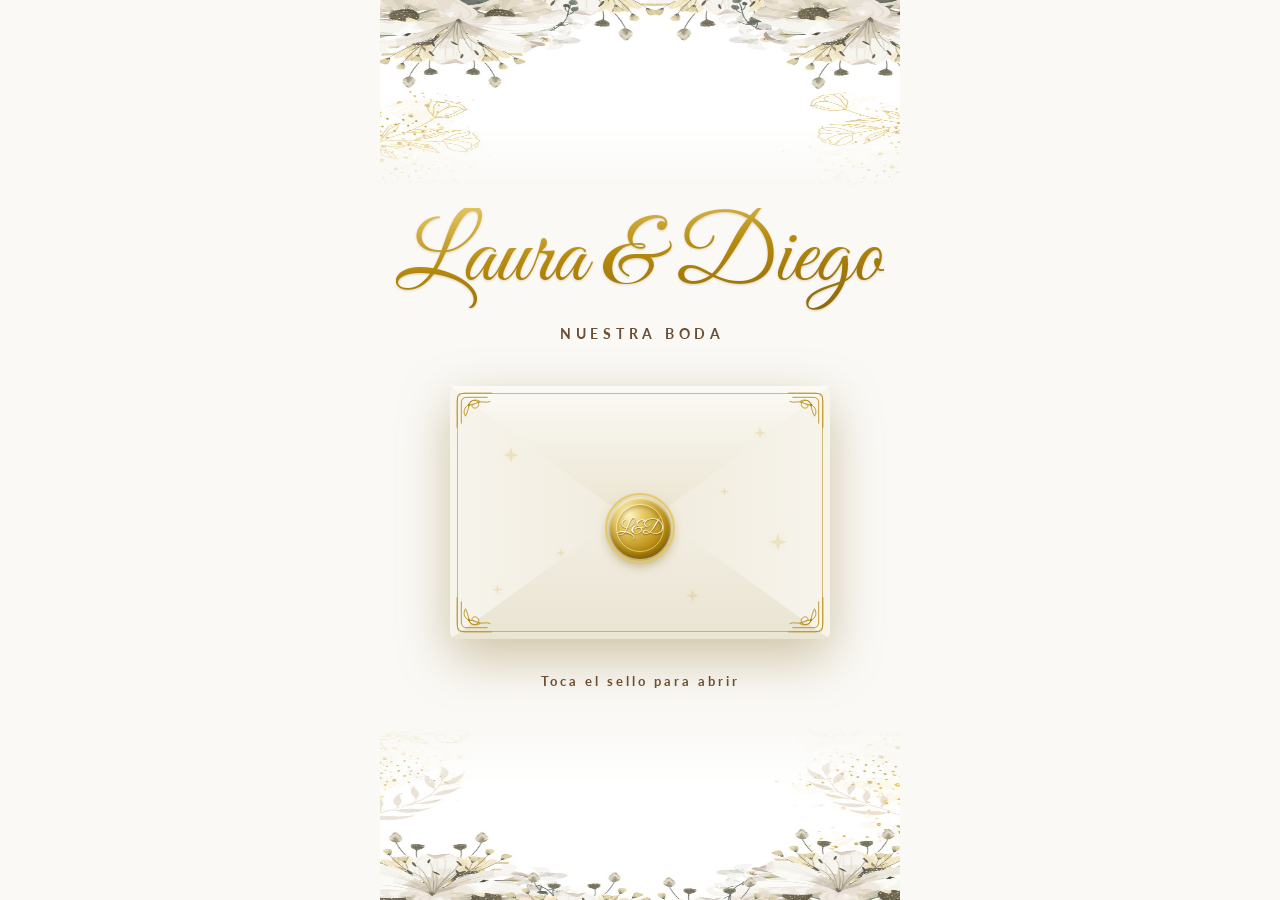
==== index.html @ d2a12e74 "Update index.html" ====
<!DOCTYPE html>
<html lang="es">
<head>
<meta charset="UTF-8">
<meta name="viewport" content="width=device-width, initial-scale=1.0">
<title>NUESTRA BODA - LAURA &amp; DIEGO</title>
<link rel="stylesheet" href="styles.css?v=68">
<link href="https://fonts.googleapis.com/css2?family=Allura&family=Cormorant+Garamond:ital,wght@0,400;0,500;0,600;1,500;1,600&family=Great+Vibes&family=Lato:wght@300;400;700&family=Pinyon+Script&display=swap" rel="stylesheet">
</head>
<body>

<svg width="0" height="0" style="position:absolute" aria-hidden="true">
  <defs>
    <symbol id="orn" viewBox="0 0 80 80">
      <path d="M3 52V14Q3 3 14 3H52"/>
      <path d="M9 46V17Q9 9 17 9H46"/>
      <path d="M20 20C20 13 29 11 33 16C36 21 31 26 26 24C23 22 24 19 27 19"/>
      <path d="M20 20C13 22 11 30 15 36C17 32 19 27 20 20"/>
      <path d="M20 20C22 13 30 11 36 15C32 17 27 19 20 20"/>
      <path d="M33 16C40 14 46 18 50 15"/>
      <circle cx="20" cy="20" r="1.8" fill="#b4890c" stroke="none"/>
    </symbol>
  </defs>
</svg>

<!-- 1. BIENVENIDA + SOBRE -->
<div id="welcome-screen">
  <div class="welcome-content">
    <h1 class="neon">Laura &amp; Diego</h1>
    <p class="welcome-sub">Nuestra boda</p>
    <div id="envelope" class="envelope">
      <div class="env-back"></div>
      <div class="env-letter">
        <span class="letter-small">Nuestra boda</span>
        <span class="letter-name script">Laura &amp; Diego</span>
        <span class="letter-line"></span>
        <span class="letter-small">Te invitamos a celebrar</span>
      </div>
      <div class="env-l"></div><div class="env-r"></div><div class="env-b"></div>
      <div class="env-flap"></div>
      <div class="env-orn" aria-hidden="true">
        <svg class="orn orn-tl"><use href="#orn" width="100%" height="100%"/></svg>
        <svg class="orn orn-tr"><use href="#orn" width="100%" height="100%"/></svg>
        <svg class="orn orn-bl"><use href="#orn" width="100%" height="100%"/></svg>
        <svg class="orn orn-br"><use href="#orn" width="100%" height="100%"/></svg>
        <i class="sp s1"></i><i class="sp s2"></i><i class="sp s3"></i><i class="sp s4"></i>
        <i class="sp s5"></i><i class="sp s6"></i><i class="sp s7"></i>
      </div>
      <button id="open-btn" class="seal" aria-label="Abrir invitación"><span>L&amp;D</span></button>
    </div>
    <p class="welcome-hint">Toca el sello para abrir</p>
  </div>
</div>

<div id="yt-player"></div>

<main id="main-content" class="hidden">
  <div class="page">

  <!-- 2. PORTADA -->
  <section class="cover">
    <img src="anillos.png" alt="" class="ico-deco" style="mix-blend-mode:multiply;width:150px" aria-hidden="true">
    <p class="cover-kicker">Nuestra boda</p>
    <h2 class="script big cover-names">Laura &amp; Diego</h2>
    <div id="player" class="player">
      <input type="range" id="progress" min="0" max="100" value="0" aria-label="Progreso">
      <div class="controls">
        <button id="btn-shuffle" aria-label="Aleatorio"><svg viewBox="0 0 24 24"><path d="M16 3h5v5M4 20 21 3M21 16v5h-5M15 15l6 6M4 4l5 5"/></svg></button>
        <button id="btn-prev" aria-label="Anterior"><svg viewBox="0 0 24 24" class="fill"><path d="M6 5h2v14H6zM20 5v14L9 12z"/></svg></button>
        <button id="btn-play" class="play playing" aria-label="Reproducir / pausar">
          <svg class="i-pause fill" viewBox="0 0 24 24"><path d="M7 5h3v14H7zM14 5h3v14h-3z"/></svg>
          <svg class="i-play fill" viewBox="0 0 24 24"><path d="M8 5v14l11-7z"/></svg>
        </button>
        <button id="btn-next" aria-label="Siguiente"><svg viewBox="0 0 24 24" class="fill"><path d="M16 5h2v14h-2zM4 5l11 7L4 19z"/></svg></button>
        <button id="btn-repeat" class="on" aria-label="Repetir"><svg viewBox="0 0 24 24"><path d="M17 2l4 4-4 4M3 11V9a3 3 0 0 1 3-3h15M7 22l-4-4 4-4M21 13v2a3 3 0 0 1-3 3H3"/></svg></button>
      </div>
    </div>
    <img src="foto3.png" data-foto="3" alt="Laura y Diego" class="cover-photo">
  </section>

  <div class="respiro" aria-hidden="true"></div>

  <!-- 3. TEXTO + FOTOS -->
  <section class="story-section">
    <p class="story-text">Porque eres una persona muy importante en nuestras vidas, queremos que formes parte de este momento tan especial.<br>Hoy comienza nuestra historia como familia y no podríamos imaginarla sin vos.</p>
    <div class="story-photos">
      <img src="foto2.png" data-foto="2" data-framed alt="Laura y Diego" class="polaroid p1">
      <img src="foto1.png" data-foto="1" data-framed alt="Laura y Diego" class="polaroid p2">
    </div>
  </section>

  <div class="respiro" aria-hidden="true"></div>

  <!-- 4. PADRES Y PADRINOS (NUEVO) -->
  <section class="center-section">
    <h2 class="script big">Con la bendición de nuestros padres</h2>
    <div class="divider"></div>
    <div class="names-couple">
      <small>Papás de la novia</small>
      <span>Nombre Apellido</span><span>Nombre Apellido</span>
      <small>Papás del novio</small>
      <span>Nombre Apellido</span><span>Nombre Apellido</span>
    </div>
  </section>

  <div class="respiro" aria-hidden="true"></div>

  <section class="center-section">
    <h2 class="script big">Y padrinos</h2>
    <div class="divider"></div>
    <div class="names-couple">
      <small>Padrinos de religión</small>
      <span>Nombre Apellido</span><span>Nombre Apellido</span>
      <small>Padrinos de civil</small>
      <span>Nombre Apellido</span><span>Nombre Apellido</span>
    </div>
  </section>

  <div class="respiro" aria-hidden="true"></div>

  <!-- 5. FECHA + CUENTA REGRESIVA -->
  <section class="date-section">
    <img data-icon="icono-calendario" alt="" class="ico-gif" aria-hidden="true" data-replay>
    <p class="date-month">Enero</p>
    <div class="date-row">
      <span>SÁBADO</span>
      <div class="date-day"><b>16</b><small>2027</small></div>
      <span>20:00 HS</span>
    </div>
    <h2 class="script big">Faltan</h2>
    <div id="countdown" class="countdown-grid">
      <div class="time-box"><span id="days">00</span><p>Días</p></div><i>:</i>
      <div class="time-box"><span id="hours">00</span><p>Horas</p></div><i>:</i>
      <div class="time-box"><span id="minutes">00</span><p>Minutos</p></div><i>:</i>
      <div class="time-box"><span id="seconds">00</span><p>Segundos</p></div>
    </div>
  </section>

  <div class="respiro" aria-hidden="true"></div>

  <!-- 6. CEREMONIA Y RECEPCIÓN -->
  <section class="place-section">
    <img src="foto4.png" data-foto="4" alt="Laura y Diego" class="place-photo">
    <div class="place-info">
      <img data-icon="icono-ubicacion" alt="" class="ico-gif" aria-hidden="true">
      <h2 class="script big">Ceremonia y recepción</h2>
      <h3>Nombre del lugar</h3>
      <p>Calle 1234, San Telmo</p>
      <a id="maps-btn" class="btn solid hidden" target="_blank" rel="noopener" href="#">Ubicación</a>
    </div>
  </section>

  <div class="respiro" aria-hidden="true"></div>

  <!-- 7. DRESS CODE -->
  <section class="center-section">
    <img data-icon="icono-vestimenta" alt="" class="ico-gif" aria-hidden="true">
    <p class="kicker">Código de vestimenta</p>
    <h2 class="script big">Elegante</h2>
    <p class="small-caps">Se reserva el color<br>blanco<br>para la novia</p>
    <div class="swatches"><i class="sw-claro"></i><i class="sw-medio"></i><i class="sw-noche"></i></div>
    <p class="note">(en todas las tonalidades)</p>
  </section>

  <div id="gift-respiro" class="respiro hidden" aria-hidden="true"></div>

  <!-- 8. REGALO -->
  <section id="gift-section" class="center-section hidden">
    <img data-icon="icono-regalos" alt="" class="ico-gif" aria-hidden="true">
    <h2 class="script big gift-title">¡El mejor regalo es tu presencia!</h2>
    <p class="small">Pero si deseas hacernos un obsequio, puedes hacerlo mediante transferencia</p>
    <button class="btn solid" id="open-gift">Ver datos</button>
  </section>

  <!-- 9. FOTOS -->
  <section class="duo">
    <img src="foto5.png" data-foto="5" data-framed alt="Laura y Diego" class="polaroid d1">
    <img src="foto6.png" data-foto="6" data-framed alt="Laura y Diego" class="polaroid d2">
  </section>

  <div class="respiro" aria-hidden="true"></div>

  <!-- 10. CONFIRMACIÓN -->
  <section class="rsvp">
    <div class="rsvp-card">
      <img data-icon="icono-confirmar" alt="" class="ico-gif" aria-hidden="true">
      <h2 class="script big">No olvides confirmar tu asistencia</h2>
      <p class="small">¡Te esperamos para compartir la alegría de este gran día!</p>
      <a id="wa-btn" class="btn solid" target="_blank" rel="noopener" href="#">Confirmar</a>
      <p id="confirm-note" class="note hidden"></p>
    </div>
  </section>

  <!-- 11. CIERRE -->
  <section class="closing">
    <p>Gracias por formar parte de este día tan importante para nosotros</p>
    <p class="script big">Te esperamos</p>
  </section>

  </div>
</main>

<div id="gift-modal" class="modal hidden" role="dialog" aria-modal="true" aria-labelledby="gift-title">
  <div class="modal-card">
    <button class="modal-close" id="close-gift" aria-label="Cerrar">&times;</button>
    <p class="modal-kicker">Datos para tu regalo</p>
    <h3 class="modal-title" id="gift-title"></h3>
    <div class="data-row" id="row-alias">
      <p class="data-label">Alias</p>
      <p class="data-value" id="alias"></p>
      <button class="btn solid copy-btn" data-copy="alias" data-label="Copiar alias">Copiar alias</button>
    </div>
    <div class="data-row" id="row-cvu">
      <p class="data-label">CVU</p>
      <p class="data-value" id="cvu"></p>
      <button class="btn solid copy-btn" data-copy="cvu" data-label="Copiar CVU">Copiar CVU</button>
    </div>
  </div>
</div>

<script src="script.js?v=50"></script>
</body>
</html>
---- styles.css ----
/* VERSION 3.5 (ordenada) + TEMA BODA - Laura & Diego (dorado + marfil) */
@font-face{font-family:'Slight';src:url('Slight.woff2') format('woff2'),url('Slight.otf') format('opentype'),url('Slight.ttf') format('truetype');font-display:swap}

/* =====================================================
   1. VARIABLES  (colores, tipografías, medidas)
   ===================================================== */
:root{
  --navy:#10268d;          /* azul principal: textos, marcos, botones, sobre */
  --blue:#2a47c2;          /* azul más claro para detalles */
  --sky:#dfe6f7;--silver:#a9afba;
  --base:#f6f7fb;
  --frame:#10268d;
  --col:min(100vw,480px);  /* ancho real de la columna */
  --sec-y:26px;            /* espacio vertical de cada sección */
  --respiro:96px;          /* alto de cada separación con degradé */

  /* TIPOGRAFÍAS: probá 'Great Vibes' | 'Allura' | 'Pinyon Script' */
  --titulo:'Pinyon Script',cursive;
  --serif:'Cormorant Garamond',serif;

  /* IMÁGENES DE FONDO */
  --img-arriba:url('fondo-arriba.webp');
  --img-abajo:url('fondo-abajo.webp');
  --img-centro:url('fondo-mariposas.jpg');
}
*{margin:0;padding:0;box-sizing:border-box}
body{font-family:'Lato',sans-serif;color:var(--navy);text-align:center;line-height:1.6;background:linear-gradient(#e9eef9,#f3f5fb) fixed}
.hidden{display:none!important}
.script{font-family:'Slight','Great Vibes',cursive;font-weight:400}
.script.big{font-size:2.4rem;line-height:1.15;text-wrap:balance}

/* =====================================================
   2. BIENVENIDA + SOBRE
   ===================================================== */
#welcome-screen{position:fixed;inset:0;z-index:9999;display:flex;align-items:center;justify-content:center;overflow:hidden;background:#f3f5fb;transition:opacity .6s}
#welcome-screen::before,#welcome-screen::after{content:"";position:absolute;left:50%;width:min(100vw,520px);aspect-ratio:736/597;transform:translateX(-50%);background-size:100% 100%;background-repeat:no-repeat;pointer-events:none;z-index:0}
#welcome-screen::before{top:0;background-image:var(--img-arriba);-webkit-mask-image:linear-gradient(to bottom,#000 0,#000 65%,transparent 100%);mask-image:linear-gradient(to bottom,#000 0,#000 65%,transparent 100%)}
#welcome-screen::after{bottom:0;background-image:var(--img-abajo);-webkit-mask-image:linear-gradient(to top,#000 0,#000 65%,transparent 100%);mask-image:linear-gradient(to top,#000 0,#000 65%,transparent 100%)}
.welcome-content{position:relative;z-index:3;width:100%;display:flex;flex-direction:column;align-items:center;gap:14px;padding:20px}
.neon{font-family:'Slight','Great Vibes',cursive;font-weight:400;font-size:clamp(3.8rem,19vw,5.8rem);line-height:1.1;color:var(--navy);text-shadow:0 2px 12px rgba(255,255,255,.95)}
.welcome-sub{font-family:'Lato',sans-serif;letter-spacing:.35em;padding-left:.35em;color:var(--navy);text-transform:uppercase;font-size:.85rem;font-weight:700;text-shadow:0 0 8px rgba(255,255,255,.95)}

.envelope{position:relative;width:min(86vw,380px);aspect-ratio:3/2;margin:26px 0 18px;perspective:1100px;animation:float 3s ease-in-out infinite;filter:drop-shadow(0 18px 26px rgba(16,38,141,.4))}
.envelope>*{position:absolute}
.env-back{inset:0;background:linear-gradient(#0c1d78,#081558);border-radius:6px;z-index:1}
.env-l,.env-r,.env-b{inset:0;z-index:3}
.env-l{background:linear-gradient(90deg,#1b38b0,#10268d);clip-path:polygon(0 0,52% 52%,0 100%);border-radius:6px 0 0 6px}
.env-r{background:linear-gradient(270deg,#1b38b0,#10268d);clip-path:polygon(100% 0,48% 52%,100% 100%);border-radius:0 6px 6px 0}
.env-b{background:linear-gradient(#2542bb,#10268d);clip-path:polygon(0 100%,50% 46%,100% 100%);border-radius:0 0 6px 6px}
.env-flap{left:0;top:0;width:100%;height:56%;background:linear-gradient(#2a47c2,#10268d);clip-path:polygon(0 0,100% 0,50% 100%);transform-origin:top center;z-index:5;transition:transform .9s cubic-bezier(.5,0,.2,1) .35s,background .9s .35s}
.env-letter{left:6%;right:6%;top:7%;height:88%;z-index:2;background:linear-gradient(#ffffff,#eef1fa);border-radius:4px;box-shadow:0 2px 8px rgba(8,21,88,.3);display:flex;flex-direction:column;align-items:center;justify-content:center;gap:4px;color:var(--navy);transition:transform 1.1s cubic-bezier(.3,.7,.2,1) 1.2s}
.letter-small{font-family:'Lato',sans-serif;font-weight:700;font-size:.62rem;letter-spacing:.22em;text-transform:uppercase}
.letter-name{font-size:2.6rem;line-height:1.1}
.letter-line{width:46px;height:1px;background:var(--silver)}

.env-orn{inset:0;z-index:6;pointer-events:none}
.env-orn::before{content:"";position:absolute;inset:7px;border:1.2px solid rgba(255,255,255,.75);border-radius:4px;transition:opacity .5s}
.orn{position:absolute;width:56px;height:56px;fill:none;stroke:rgba(255,255,255,.92);stroke-width:1.3;stroke-linecap:round;stroke-linejoin:round;overflow:visible;transition:opacity .4s}
.orn-tl{left:5px;top:5px}
.orn-tr{right:5px;top:5px;transform:scaleX(-1)}
.orn-bl{left:5px;bottom:5px;transform:scaleY(-1)}
.orn-br{right:5px;bottom:5px;transform:scale(-1,-1)}
.sp{position:absolute;width:var(--s,14px);height:var(--s,14px);left:var(--x);top:var(--y);
  background:url("data:image/svg+xml,%3Csvg xmlns='http://www.w3.org/2000/svg' viewBox='0 0 24 24'%3E%3Cpath fill='white' d='M12 0l2.6 9.4L24 12l-9.4 2.6L12 24l-2.6-9.4L0 12l9.4-2.6z'/%3E%3C/svg%3E") center/contain no-repeat;
  filter:drop-shadow(0 0 4px rgba(255,255,255,.95));opacity:.2;animation:twinkle 2.6s ease-in-out infinite;animation-delay:var(--d,0s)}
.s1{--x:14%;--y:24%;--s:16px;--d:0s}
.s2{--x:80%;--y:16%;--s:12px;--d:.7s}
.s3{--x:28%;--y:64%;--s:10px;--d:1.3s}
.s4{--x:84%;--y:58%;--s:18px;--d:.4s}
.s5{--x:11%;--y:78%;--s:11px;--d:1.9s}
.s6{--x:62%;--y:80%;--s:13px;--d:1.1s}
.s7{--x:71%;--y:40%;--s:9px;--d:2.2s}
@keyframes twinkle{0%,100%{opacity:.15;transform:scale(.5) rotate(0)}50%{opacity:1;transform:scale(1) rotate(20deg)}}

.seal{left:50%;top:56%;width:62px;height:62px;margin:-31px 0 0 -31px;z-index:7;border:0;border-radius:50%;cursor:pointer;display:grid;place-items:center;-webkit-tap-highlight-color:transparent;
  background:radial-gradient(circle at 32% 28%,#ffffff 0,#eef1f6 20%,#b5bfce 55%,#7f8b9f 100%);
  box-shadow:0 5px 12px rgba(8,21,88,.5),inset 0 2px 3px rgba(255,255,255,.9),inset 0 -4px 6px rgba(60,75,100,.45);
  transition:transform .45s ease,opacity .45s ease}
.seal span{font-family:'Slight','Great Vibes',cursive;font-weight:400;font-size:1.7rem;line-height:1;color:var(--navy);text-shadow:0 1px 0 rgba(255,255,255,.85);display:block;transform:translate(0,1px);pointer-events:none}
.seal::before{content:"";position:absolute;inset:-4px;border-radius:50%;border:2px solid rgba(255,255,255,.9);animation:ring 1.8s ease-out infinite;pointer-events:none}
.seal::after{content:"";position:absolute;inset:11%;border-radius:50%;border:1.5px solid rgba(70,85,110,.45);box-shadow:inset 0 2px 4px rgba(60,75,100,.35),0 1px 0 rgba(255,255,255,.7);pointer-events:none}
@keyframes ring{from{transform:scale(.85);opacity:.9}to{transform:scale(1.5);opacity:0}}

.envelope.open{animation:none}
.envelope.open .seal{transform:scale(1.5) rotate(12deg);opacity:0;pointer-events:none}
.envelope.open .seal::before{animation:none}
.envelope.open .env-flap{transform:rotateX(180deg);z-index:1;background:linear-gradient(#0b1c78,#081558)}
.envelope.open .env-letter{transform:translateY(-52%)}
.envelope.open .env-orn::before,.envelope.open .orn-tl,.envelope.open .orn-tr{opacity:0}
#welcome-screen.opening .neon,#welcome-screen.opening .welcome-sub,#welcome-screen.opening .welcome-hint{opacity:0;transition:opacity .6s}
#welcome-screen.opening .welcome-hint{animation:none;opacity:0;transition:opacity .25s}
#welcome-screen.opening .envelope{transition:transform 1s ease 1.4s;transform:translateY(40px)}
.welcome-hint{color:var(--navy);font-size:.8rem;font-weight:700;letter-spacing:3px;text-shadow:0 0 8px rgba(255,255,255,.95);animation:pulse 2s ease-in-out infinite}
@keyframes float{50%{transform:translateY(-8px)}}
@keyframes pulse{50%{opacity:.45}}

/* =====================================================
   3. COLUMNA CENTRAL + FONDO + RESPIROS
   ===================================================== */
#main-content{position:relative;max-width:480px;margin:0 auto;overflow:hidden;box-shadow:0 0 40px rgba(16,38,141,.18)}
.page{position:relative;max-width:480px;margin:0 auto;overflow:hidden;isolation:isolate;background:var(--base)}
.page::before{content:"";position:absolute;left:0;right:0;top:0;z-index:-1;pointer-events:none;aspect-ratio:736/597;
  background:var(--img-arriba) top center/100% 100% no-repeat;
  -webkit-mask-image:linear-gradient(to bottom,#000 0,#000 65%,transparent 100%);
          mask-image:linear-gradient(to bottom,#000 0,#000 65%,transparent 100%)}
.page::after{content:"";position:absolute;left:0;right:0;bottom:0;z-index:-1;pointer-events:none;aspect-ratio:736/597;
  background:var(--img-abajo) bottom center/100% 100% no-repeat;
  -webkit-mask-image:linear-gradient(to top,#000 0,#000 65%,transparent 100%);
          mask-image:linear-gradient(to top,#000 0,#000 65%,transparent 100%)}
.cover,.story-section,.date-section,.center-section,.place-section,.duo,.rsvp,.closing{background:none}

.respiro{position:relative;height:var(--respiro);margin:0;pointer-events:none}
.respiro::before{content:"";position:absolute;inset:0;background:var(--img-centro) center/cover no-repeat;opacity:.9;
  -webkit-mask-image:linear-gradient(to bottom,transparent 0,#000 38%,#000 62%,transparent 100%);
          mask-image:linear-gradient(to bottom,transparent 0,#000 38%,#000 62%,transparent 100%)}
.respiro:nth-of-type(even)::before{background-position:center 15%;transform:scaleX(-1)}
.respiro:nth-of-type(3n)::before{background-position:center 85%}

/* =====================================================
   4. TIPOGRAFÍA GLOBAL
   Cormorant derecha para textos, script (--titulo) para títulos grandes
   ===================================================== */

/* Títulos grandes en script */
.date-section .script.big,
.place-info .script.big,
.center-section .script.big,
.rsvp-card .script.big{font-family:var(--titulo);font-weight:400}

/* Textos en Cormorant, con números "derechos" (21:00, 5412, 15...) */
.story-text,.kicker,.small,.label,.small-caps,.note,
.place-info h3,.place-info p,
.date-month,.date-row>span,.date-day small,.time-box p,
.closing p:not(.script){
  font-family:var(--serif);
  font-variant-numeric:lining-nums;
  font-feature-settings:"lnum" 1;
}

/* Título chico en mayúsculas espaciadas (DRESS CODE, UN NUEVO CAPÍTULO) */
.kicker{font-weight:600;font-size:1.2rem;letter-spacing:.3em;padding-left:.3em;text-transform:uppercase}
.label{font-size:1rem;letter-spacing:.3em;text-transform:uppercase;font-weight:600}
.small-caps{font-size:.9rem;letter-spacing:.2em;padding-left:.2em;text-transform:uppercase;font-weight:600;max-width:340px;margin-top:6px}
.small{font-size:1.2rem;font-weight:500;letter-spacing:.04em;line-height:1.5;max-width:340px}
.note{font-size:.9rem;letter-spacing:.08em;opacity:.85}
.alias{font-size:1.15rem;font-weight:700;letter-spacing:.12em}

/* Botones (siguen en Lato) */
.btn{display:inline-flex;align-items:center;justify-content:center;min-width:150px;margin-top:12px;padding:12px 24px 11px calc(24px + .15em);border-radius:999px;font-family:'Lato',sans-serif;font-weight:700;font-size:.8rem;line-height:1;letter-spacing:.15em;text-align:center;text-transform:uppercase;text-decoration:none;cursor:pointer;transition:.3s;-webkit-appearance:none;appearance:none}
.btn.solid{
  margin:14px 4px 4px;color:#fff;
  border:2px solid transparent;
  background:linear-gradient(90deg,#071747 0%,#10268d 50%,#071747 100%) padding-box,
             linear-gradient(90deg,#8e99ad,#ffffff 50%,#8e99ad) border-box;
  box-shadow:0 0 0 3px #1b3a7c,0 5px 10px rgba(16,38,141,.3),
             inset 0 2px 3px rgba(255,255,255,.22),inset 0 -3px 5px rgba(0,0,0,.35)}
.btn:hover{opacity:.85}

/* =====================================================
   5. PORTADA
   ===================================================== */
.cover{display:flex;flex-direction:column;align-items:center;justify-content:flex-start;padding:170px 24px 6px}
.cover-name{width:100%;display:flex;justify-content:center;margin:6px 0 12px}
.cover-name img{width:min(88%,380px);height:auto;display:block}
.player{width:100%;max-width:300px;margin:10px 0 18px}
#progress{width:100%;accent-color:var(--navy)}
.controls{display:flex;align-items:center;justify-content:space-between;margin-top:10px}
.controls button{background:none;border:0;color:var(--navy);cursor:pointer;opacity:.55;display:grid;place-items:center;padding:6px}
.controls button.on,#btn-prev,#btn-next{opacity:1}
.controls svg{width:20px;height:20px;fill:none;stroke:currentColor;stroke-width:2;stroke-linecap:round;stroke-linejoin:round}
.controls svg.fill{fill:currentColor;stroke:none}
.controls .play{width:54px;height:54px;border-radius:50%;color:#fff;opacity:1;border:2px solid #e9edf4;background:radial-gradient(circle at 50% 30%,#2a47c2,#10268d 60%,#071747);box-shadow:0 0 0 4px #1b3a7c,0 6px 14px rgba(16,38,141,.35),inset 0 -3px 5px rgba(0,0,0,.3)}
.play svg{width:22px;height:22px}
.play .i-play{display:block}.play .i-pause{display:none}
.play.playing .i-play{display:none}.play.playing .i-pause{display:block}
.mis15{margin:8px -12px 24px;display:flex;justify-content:center}
.mis15 img{width:100%;max-width:420px;height:auto;display:block;margin:0 auto}
.cover-name img,.mis15 img{mix-blend-mode:multiply}

/* =====================================================
   6. TEXTO DE LA HISTORIA + FOTOS
   (el tamaño de letra lo calcula fitStory() en script.js)
   ===================================================== */
.story-section{display:flex;align-items:center;gap:2px;padding:var(--sec-y) 2px var(--sec-y) 14px}
.story-text{flex:1 1 0;min-width:0;align-self:center;text-align:center;font-style:normal;font-weight:500;font-size:1.15rem;line-height:1.55;letter-spacing:.01em;color:var(--navy)}
.story-photos{flex:0 0 54%;display:flex;flex-direction:column;align-items:flex-end}
.polaroid{display:block;width:100%;height:auto;border:6px solid var(--navy);box-shadow:0 8px 18px rgba(16,38,141,.3)}
.p1{transform:rotate(3deg);position:relative;z-index:1}
.p2{transform:rotate(-3deg);margin-top:-14px;position:relative;z-index:2}
.polaroid.framed{border:0;background:none;box-shadow:none;transform:none;filter:drop-shadow(0 8px 14px rgba(16,38,141,.25))}
.story-photos .polaroid.framed.p1{transform:translateX(4px);position:relative;z-index:1}
.story-photos .polaroid.framed.p2{margin-top:-34px;transform:translateX(-8px);position:relative;z-index:2}

/* =====================================================
   7. FECHA + CUENTA REGRESIVA
   ===================================================== */
.date-section{position:relative;padding:var(--sec-y) 20px}
.date-month{font-size:1.3rem;font-weight:600;letter-spacing:.35em;padding-left:.35em;margin-bottom:6px}
.date-row{display:grid;grid-template-columns:1fr auto 1fr;align-items:center;gap:18px;margin-bottom:34px}
.date-row>span{font-size:.85rem;letter-spacing:.18em;font-weight:600}
.date-row>span:first-child{text-align:right;margin-right:-.18em}
.date-row>span:last-child{text-align:left}
.date-day{display:flex;flex-direction:column;align-items:center;padding:4px 22px;border-left:2px solid var(--navy);border-right:2px solid var(--navy)}
.date-day b{font-weight:300;font-size:4rem;line-height:1.05;color:var(--blue)}
.date-day small{font-size:.8rem;letter-spacing:.25em;padding-left:.25em}
.date-section .script.big{font-size:2.8rem;color:var(--navy);margin-bottom:10px}
.countdown-grid{display:grid;grid-template-columns:1fr auto 1fr auto 1fr auto 1fr;align-items:start;justify-items:center}
.countdown-grid i{font-style:normal;font-size:2.4rem;line-height:1.2;font-weight:400;width:12px;text-align:center;position:relative;top:-.1em}   /* top: subí o bajá este valor para afinar los dos puntos */
.time-box{min-width:0}
.time-box span{display:block;font-size:2.4rem;line-height:1.2;font-weight:400}
.time-box p{font-size:.7rem;letter-spacing:1.5px;text-transform:uppercase;font-weight:700}

/* =====================================================
   8. ICONOS Y SECCIONES CENTRADAS (dress code, regalo)
   ===================================================== */
.ico-gif{height:80px!important;width:auto!important;max-width:70%;object-fit:contain;display:block;margin:0 auto 6px;background:none}
.place-info .ico-gif{height:68px!important;max-width:90%}
img.ico-gif:not([src]){display:none}
.center-section{position:relative;padding:var(--sec-y) 22px;display:flex;flex-direction:column;align-items:center;gap:10px}
.center-section .script.big{font-size:2.1rem;color:var(--navy)}
.center-section .script.big.gift-title{font-size:1.6rem}

.swatches{display:flex;gap:18px;margin:8px 0 2px}
.swatches i{width:38px;height:38px;border-radius:50%;box-shadow:0 2px 6px rgba(16,38,141,.3),inset 0 0 0 1px rgba(255,255,255,.35)}
.sw-claro{background:#5b74d0}
.sw-medio{background:#10268d}
.sw-noche{background:#071747}

/* =====================================================
   9. LUGAR (foto con marco hecho a mano, sin bordes extra)
   ===================================================== */
.place-section{display:grid;grid-template-columns:1fr 1fr;align-items:center;padding:calc(var(--sec-y)*.6) 0}
.place-photo{width:100%;height:auto;align-self:center;margin:16px 0;display:block;object-fit:contain;filter:drop-shadow(0 6px 12px rgba(16,38,141,.22))}
.place-info{display:flex;flex-direction:column;align-items:center;gap:6px;padding:16px 10px}
.place-info .script.big{font-size:calc(min(100vw,480px) * .075);line-height:1.1;white-space:nowrap;color:var(--navy)}
.place-info h3{font-weight:600;font-size:1.25rem}
.place-info p{font-weight:500;font-size:.95rem;white-space:nowrap}

/* =====================================================
   10. DOS FOTOS FINALES
   ===================================================== */
.duo{position:relative;display:flex;flex-direction:column;padding:calc(var(--sec-y)*.6) 0 var(--sec-y);overflow:hidden}
.duo .polaroid{position:relative;width:62%}
.duo .d1{align-self:flex-start;margin-left:2%;z-index:1}
.duo .d2{align-self:flex-end;margin-right:2%;margin-top:-44px;z-index:2}
.duo .polaroid:not(.framed).d1{transform:rotate(-4deg)}
.duo .polaroid:not(.framed).d2{transform:rotate(3deg);margin-top:10px}

/* =====================================================
   11. CONFIRMACIÓN Y CIERRE
   ===================================================== */
.rsvp{position:relative;isolation:isolate;display:flex;align-items:center;justify-content:center;padding:44px 18px;overflow:hidden}
.rsvp::before{content:"";position:absolute;inset:0;z-index:-1;pointer-events:none;background:var(--img-centro) center/cover no-repeat;
  -webkit-mask-image:linear-gradient(to bottom,transparent 0,#000 20%,#000 80%,transparent 100%);
          mask-image:linear-gradient(to bottom,transparent 0,#000 20%,#000 80%,transparent 100%)}
.rsvp-card{width:100%;background:rgba(255,255,255,.65);border-radius:10px;padding:34px 18px;display:flex;flex-direction:column;align-items:center;gap:10px;backdrop-filter:blur(2px)}
.rsvp-card .script.big{font-size:min(2.1rem,calc((min(100vw,480px) - 80px) / 10.6));line-height:1.15;color:var(--navy);white-space:nowrap}
.rsvp-card .ico-gif{margin-bottom:0}
.rsvp-card .note{opacity:1;animation:noteFloat 2.4s ease-in-out infinite}
@keyframes noteFloat{0%,100%{opacity:1;transform:translateY(0)}50%{opacity:.45;transform:translateY(-3px)}}
@media (prefers-reduced-motion:reduce){.rsvp-card .note{animation:none}}
.closing{padding:20px 26px 130px;display:flex;flex-direction:column;gap:14px}
.closing p:not(.script){font-weight:500;font-size:1.5rem;line-height:1.6;color:var(--navy);text-wrap:balance}
.closing .script.big{font-size:3.2rem;color:var(--navy)}

/* =====================================================
   12. DECORACIONES SUELTAS
   ===================================================== */
.deco{position:absolute;height:auto;pointer-events:none;z-index:0}
.date-section>*:not(.deco),.center-section>*:not(.deco){position:relative;z-index:1}
.deco-date{left:-26px;top:176px;width:84px}
.deco-dress{right:-44px;top:-26px;width:150px}
.deco-regalo{left:-48px;top:-46px;width:110px}
.deco-duo{right:-30px;top:-10px;width:300px}

/* =====================================================
   13. VENTANA DE DATOS PARA EL REGALO
   ===================================================== */
.modal{position:fixed;inset:0;z-index:10000;display:flex;align-items:center;justify-content:center;padding:20px;background:rgba(7,23,71,.55);backdrop-filter:blur(3px);animation:modalIn .3s ease}
@keyframes modalIn{from{opacity:0}to{opacity:1}}
.modal-card{position:relative;width:100%;max-width:380px;max-height:90vh;overflow-y:auto;background:#fff;border-radius:6px;padding:40px 24px 30px;text-align:center;color:var(--navy);box-shadow:0 20px 50px rgba(0,0,0,.35);animation:cardIn .35s ease}
@keyframes cardIn{from{transform:translateY(16px) scale(.97);opacity:0}to{transform:none;opacity:1}}
.modal-close{position:absolute;top:8px;right:12px;background:none;border:0;font-size:2rem;line-height:1;color:var(--navy);cursor:pointer;padding:4px 8px}
.modal-kicker{font-family:var(--serif);font-weight:600;font-size:.85rem;letter-spacing:.2em;padding-left:.2em;text-transform:uppercase;white-space:nowrap}
.modal-title{font-family:var(--titulo);font-weight:400;font-size:1.9rem;line-height:1.15;margin:8px 0 22px;text-wrap:balance}
.data-row{padding:16px 0 20px;border-top:1px solid rgba(16,38,141,.18)}
.data-label{font-family:var(--serif);font-weight:600;font-size:.85rem;letter-spacing:.3em;padding-left:.3em;text-transform:uppercase}
.data-value{font-family:var(--serif);font-weight:500;font-size:1.5rem;line-height:1.3;margin-top:4px;word-break:break-all;letter-spacing:.03em;font-variant-numeric:lining-nums;font-feature-settings:"lnum" 1}
.modal .btn.solid{min-width:140px;margin:12px 4px 4px}


/* =====================================================
   14. TEMA BODA (marfil + dorado + marrón) — va al final para pisar los azules
   Para otra pareja/paleta, solo cambiá las variables del :root de esta sección.
   ===================================================== */

:root{
  /* PALETA */
  --gold:#b4890c;          /* dorado principal (títulos, detalles) */
  --gold-l:#e6c964;        /* dorado claro (brillo) */
  --gold-d:#7d5c08;        /* dorado oscuro (sombra) */
  --gold-m:#c2a44e;        /* dorado medio (marcos, líneas) */
  --brown:#6b4f33;         /* marrón de textos */
  --cream:#faf9f6;         /* fondo marfil */
  --cream-2:#f4f1e9;
  --cream-3:#eae4d2;
  --sage:#9d9682;          /* verde salvia de las hojas */
  --gold-text:linear-gradient(175deg,#e6c964 0%,#b4890c 45%,#8a6508 100%);

  /* Variables que ya usaba styles.css */
  --navy:var(--brown);
  --blue:var(--gold);
  --sky:var(--cream-3);
  --silver:var(--sage);
  --base:var(--cream);
  --frame:var(--gold-m);

  /* Fondos florales (recortados del diseño) */
  --img-arriba:url('fondo-arriba.webp');
  --img-abajo:url('fondo-abajo.webp');
  --img-centro:url('fondo-flores.webp');
}

body{background:linear-gradient(var(--cream),var(--cream-2)) fixed}

/* Las imágenes florales son horizontales y bajas: ajustamos la proporción */
#welcome-screen::before,.page::before{aspect-ratio:1080/390}
#welcome-screen::after,.page::after{aspect-ratio:1080/360}
#welcome-screen{background:var(--cream)}
#main-content{box-shadow:0 0 40px rgba(125,92,8,.15)}

/* ===== Títulos con degradé dorado ===== */
.neon,.letter-name,
.date-section .script.big,.place-info .script.big,
.center-section .script.big,.rsvp-card .script.big,
.closing .script.big,.modal-title{
  background:var(--gold-text);
  -webkit-background-clip:text;background-clip:text;
  -webkit-text-fill-color:transparent;color:transparent;
  text-shadow:none;
  filter:drop-shadow(0 1px 1px rgba(125,92,8,.25));
}
.welcome-sub,.welcome-hint{color:var(--brown);text-shadow:0 0 8px rgba(255,255,255,.95)}
.date-day b{background:var(--gold-text);-webkit-background-clip:text;background-clip:text;-webkit-text-fill-color:transparent}
.date-day{border-color:var(--gold-m)}

/* ===== Sobre marfil con sello dorado ===== */
.envelope{filter:drop-shadow(0 18px 26px rgba(125,92,8,.35))}
.env-back{background:linear-gradient(#e2d9bd,#d3c8a4)}
.env-l{background:linear-gradient(90deg,#f7f4ec,#e9e2cc)}
.env-r{background:linear-gradient(270deg,#f7f4ec,#e9e2cc)}
.env-b{background:linear-gradient(#fbfaf5,#eae4d2)}
.env-flap{background:linear-gradient(#fbfaf5,#e9e2cc)}
.envelope.open .env-flap{background:linear-gradient(#d9cfae,#cbbf97)}
.env-letter{background:linear-gradient(#ffffff,#f6f3ea);box-shadow:0 2px 8px rgba(125,92,8,.3)}
.letter-small{color:var(--brown)}
.letter-line{background:var(--gold-m)}
.env-orn::before{border-color:rgba(180,137,12,.55)}
.orn{stroke:rgba(180,137,12,.9)}
.orn circle{fill:var(--gold)}
.sp{background-image:url("data:image/svg+xml,%3Csvg xmlns='http://www.w3.org/2000/svg' viewBox='0 0 24 24'%3E%3Cpath fill='%23c9a227' d='M12 0l2.6 9.4L24 12l-9.4 2.6L12 24l-2.6-9.4L0 12l9.4-2.6z'/%3E%3C/svg%3E");filter:drop-shadow(0 0 3px rgba(230,201,100,.9))}
.seal{background:radial-gradient(circle at 32% 28%,#fff6c4 0,#e6c964 25%,#b4890c 65%,#7d5c08 100%);
  box-shadow:0 5px 12px rgba(125,92,8,.55),inset 0 2px 3px rgba(255,255,255,.8),inset 0 -4px 6px rgba(90,60,0,.45)}
.seal span{color:#fff8dc;text-shadow:0 1px 1px rgba(90,60,0,.7);-webkit-text-fill-color:#fff8dc;background:none;font-size:1.25rem;letter-spacing:-.02em}
.seal::before{border-color:rgba(230,201,100,.95)}
.seal::after{border-color:rgba(255,246,196,.55);box-shadow:inset 0 2px 4px rgba(90,60,0,.35)}

/* ===== Botones, reproductor, regalo ===== */
.btn.solid{
  color:#fff8dc;text-shadow:0 1px 1px rgba(90,60,0,.6);
  background:linear-gradient(90deg,#8a6508 0%,#b4890c 50%,#8a6508 100%) padding-box,
             linear-gradient(90deg,#c2a44e,#fff6c4 50%,#c2a44e) border-box;
  box-shadow:0 0 0 3px #d8c27a,0 5px 10px rgba(125,92,8,.3),
             inset 0 2px 3px rgba(255,255,255,.35),inset 0 -3px 5px rgba(90,60,0,.35)}
.controls .play{background:radial-gradient(circle at 50% 30%,#e6c964,#b4890c 60%,#7d5c08);border-color:#fff6c4;
  box-shadow:0 0 0 4px #d8c27a,0 6px 14px rgba(125,92,8,.35),inset 0 -3px 5px rgba(90,60,0,.3)}
#progress{accent-color:var(--gold)}
.swatches i{box-shadow:0 2px 6px rgba(125,92,8,.3),inset 0 0 0 1px rgba(255,255,255,.5)}
.sw-claro{background:#f4f1e9;box-shadow:0 2px 6px rgba(125,92,8,.3),inset 0 0 0 1px #c2a44e}
.sw-medio{background:#c2a44e}
.sw-noche{background:#6b4f33}

/* ===== Fotos con marco dorado ===== */
.polaroid{border-color:var(--gold-m);box-shadow:0 8px 18px rgba(125,92,8,.28)}
.polaroid.framed{filter:drop-shadow(0 8px 14px rgba(125,92,8,.25))}
.place-photo{filter:drop-shadow(0 6px 12px rgba(125,92,8,.22))}
.rsvp-card{background:rgba(255,255,255,.72)}

/* ===== Ventana de datos ===== */
.modal{background:rgba(60,42,12,.5)}
.modal-card{color:var(--brown)}
.data-row{border-top-color:rgba(180,137,12,.3)}
.modal-close{color:var(--brown)}

/* ===== Secciones nuevas de boda ===== */
.ico-deco{display:block;margin:0 auto 4px;width:74px;height:auto}
.divider{width:140px;height:12px;margin:2px auto;background:
  linear-gradient(90deg,transparent,var(--gold-m) 30%,var(--gold-m) 70%,transparent) center/100% 1px no-repeat}
.names-couple{font-family:var(--serif);font-variant-numeric:lining-nums;font-weight:600;line-height:1.5}
.names-couple small{display:block;font-size:.95rem;letter-spacing:.2em;text-transform:uppercase;color:var(--gold);margin-top:10px}
.names-couple span{display:block;font-size:1.25rem;font-weight:500}
.event-line{font-family:var(--serif);font-variant-numeric:lining-nums;font-weight:600;font-size:1.3rem;display:flex;gap:8px;align-items:center;justify-content:center}
.event-line b{color:var(--gold)}
.event-sub{font-family:var(--serif);font-size:1.05rem;font-weight:500;opacity:.9}
.cover-names{margin:8px 0 10px;font-size:clamp(3.4rem,17vw,5rem);line-height:1.05}
.cover-kicker{font-family:var(--serif);letter-spacing:.35em;padding-left:.35em;text-transform:uppercase;font-size:1rem;font-weight:600;color:var(--gold)}
.cover-photo{width:min(78%,320px);border-radius:200px 200px 8px 8px;border:5px solid var(--gold-m);box-shadow:0 10px 22px rgba(125,92,8,.3);margin:6px auto 4px;display:block}
.cover{padding-top:150px}
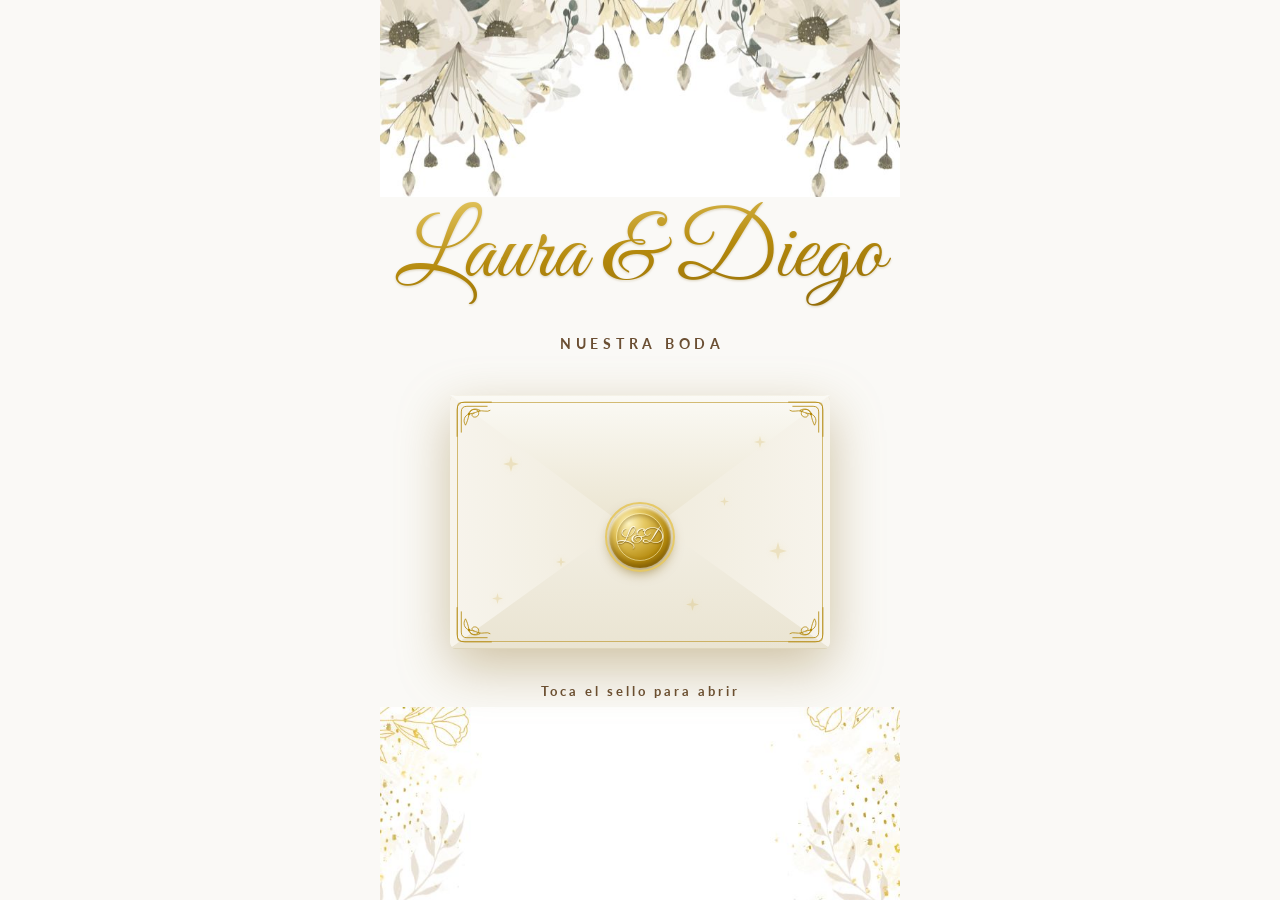
==== commit 1ef2776d: "Update stylesheet version and add font resizing script Updated stylesheet version and added a script" ====
--- a/index.html
+++ b/index.html
@@ -4,7 +4,7 @@
 <meta charset="UTF-8">
 <meta name="viewport" content="width=device-width, initial-scale=1.0">
 <title>NUESTRA BODA - LAURA &amp; DIEGO</title>
-<link rel="stylesheet" href="styles.css?v=68">
+<link rel="stylesheet" href="styles.css?v=71">
 <link href="https://fonts.googleapis.com/css2?family=Allura&family=Cormorant+Garamond:ital,wght@0,400;0,500;0,600;1,500;1,600&family=Great+Vibes&family=Lato:wght@300;400;700&family=Pinyon+Script&display=swap" rel="stylesheet">
 </head>
 <body>
@@ -218,6 +218,23 @@
   </div>
 </div>
 
-<script src="script.js?v=50"></script>
+<script src="script.js?v=51"></script>
+<script>
+/* Portada: agranda "Laura & Diego" hasta ocupar todo el ancho disponible (en cualquier celular) */
+(function(){
+  function fitNames(){
+    var el=document.querySelector('.cover-names'),c=document.querySelector('.cover');
+    if(!el||!c||!c.clientWidth)return;
+    var cs=getComputedStyle(c),w=c.clientWidth-parseFloat(cs.paddingLeft)-parseFloat(cs.paddingRight);
+    var lo=30,hi=140;
+    for(var i=0;i<12;i++){var m=(lo+hi)/2;el.style.fontSize=m+'px';if(el.getBoundingClientRect().width>w+2*0.22*m)hi=m;else lo=m;}
+    el.style.fontSize=lo+'px';
+  }
+  var mc=document.getElementById('main-content');
+  new MutationObserver(fitNames).observe(mc,{attributes:true,attributeFilter:['class']});
+  window.addEventListener('resize',fitNames);
+  if(document.fonts&&document.fonts.ready)document.fonts.ready.then(fitNames);
+})();
+</script>
 </body>
 </html>
--- a/styles.css
+++ b/styles.css
@@ -324,16 +324,25 @@
 body{background:linear-gradient(var(--cream),var(--cream-2)) fixed}
 
 /* Las imágenes florales son horizontales y bajas: ajustamos la proporción */
-#welcome-screen::before,.page::before{aspect-ratio:1080/390}
-#welcome-screen::after,.page::after{aspect-ratio:1080/360}
+/* Alto de las franjas de flores (ancho/alto). Con otra imagen de fondo NO se estira: se recorta para llenar.
+   Si queda muy cortada o con mucho aire, solo cambiá estos dos números. */
+:root{--ratio-arriba:1080/410;--ratio-abajo:1080/400}
+#welcome-screen::before,.page::before{aspect-ratio:var(--ratio-arriba)}
+#welcome-screen::after,.page::after{aspect-ratio:var(--ratio-abajo)}
+#welcome-screen::before,#welcome-screen::after,.page::before,.page::after{background-size:cover}
+/* Las flores ya tienen transparencia propia: sin máscara y sin rectángulo de fondo */
+#welcome-screen::before,#welcome-screen::after,.page::before,.page::after{-webkit-mask-image:none;mask-image:none}
+.page::before,.page::after{left:-6%;right:-6%}
+.respiro::before{background-position:center bottom!important}
 #welcome-screen{background:var(--cream)}
 #main-content{box-shadow:0 0 40px rgba(125,92,8,.15)}
 
 /* ===== Títulos con degradé dorado ===== */
-.neon,.letter-name,
+.neon,.letter-name,.cover-names,
 .date-section .script.big,.place-info .script.big,
 .center-section .script.big,.rsvp-card .script.big,
 .closing .script.big,.modal-title{
+  padding-inline:.22em;margin-inline:-.22em;padding-top:.06em;padding-bottom:.14em;   /* evita que se corten los rulos de las letras */
   background:var(--gold-text);
   -webkit-background-clip:text;background-clip:text;
   -webkit-text-fill-color:transparent;color:transparent;
@@ -402,7 +411,9 @@
 .event-line{font-family:var(--serif);font-variant-numeric:lining-nums;font-weight:600;font-size:1.3rem;display:flex;gap:8px;align-items:center;justify-content:center}
 .event-line b{color:var(--gold)}
 .event-sub{font-family:var(--serif);font-size:1.05rem;font-weight:500;opacity:.9}
-.cover-names{margin:8px 0 10px;font-size:clamp(3.4rem,17vw,5rem);line-height:1.05}
-.cover-kicker{font-family:var(--serif);letter-spacing:.35em;padding-left:.35em;text-transform:uppercase;font-size:1rem;font-weight:600;color:var(--gold)}
-.cover-photo{width:min(78%,320px);border-radius:200px 200px 8px 8px;border:5px solid var(--gold-m);box-shadow:0 10px 22px rgba(125,92,8,.3);margin:6px auto 4px;display:block}
+.cover-names{margin-top:8px;margin-bottom:16px;font-size:clamp(3.8rem,18vw,5.6rem);line-height:1.1;white-space:nowrap;display:inline-block}
+.cover-kicker{font-family:var(--serif);letter-spacing:.4em;padding-left:.4em;text-transform:uppercase;font-size:1.35rem;font-weight:700;color:var(--gold);margin-top:6px}
+.cover-photo{width:min(78%,320px);aspect-ratio:3/4;object-fit:cover;object-position:center 25%;display:block;margin:14px auto 6px;
+  border-radius:999px 999px 10px 10px;border:0;background:var(--cream-3);
+  outline:2px solid var(--gold-m);outline-offset:7px;box-shadow:0 12px 24px rgba(125,92,8,.3)}
 .cover{padding-top:150px}
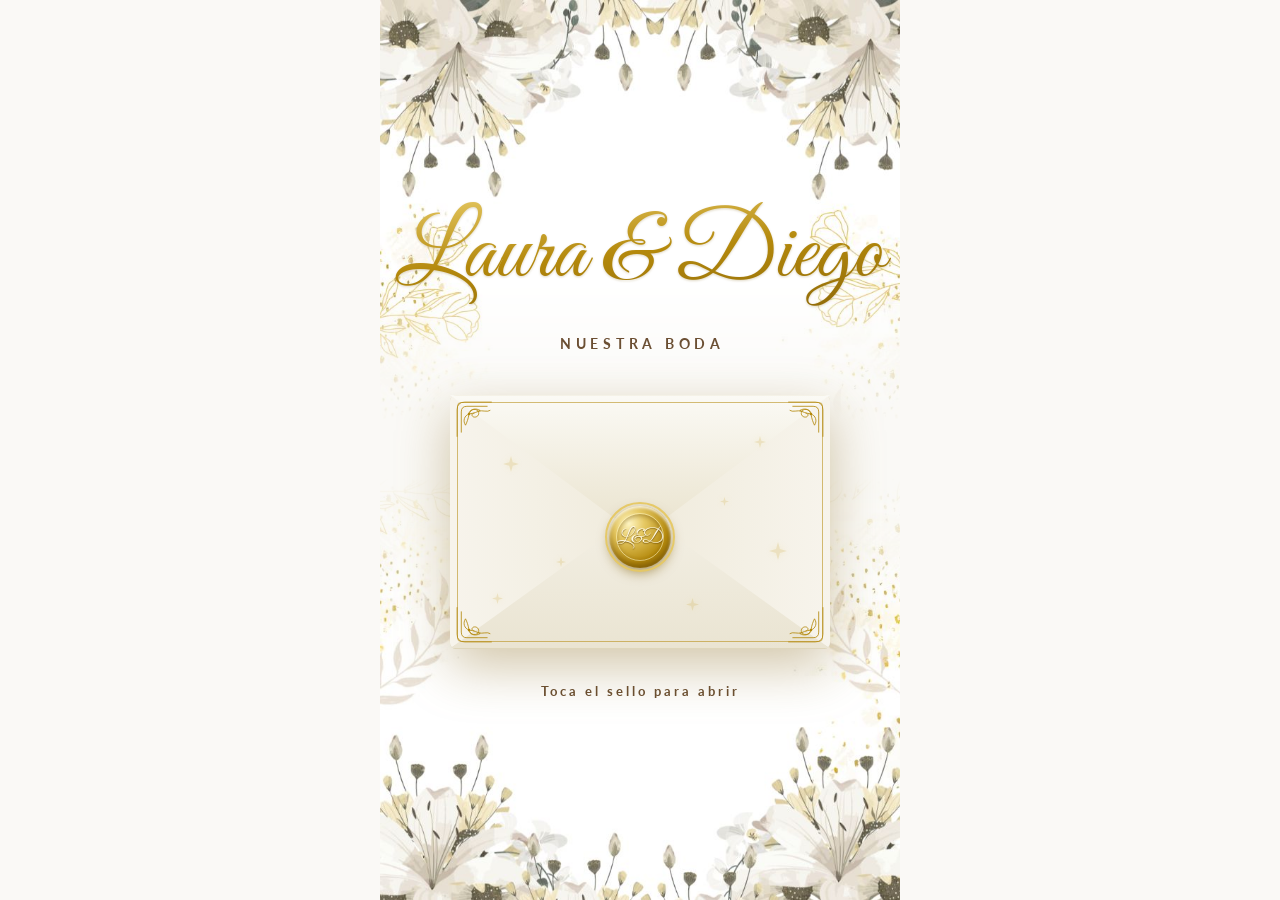
==== commit 12a17713: "Change stylesheet version from 71 to 72 Updated stylesheet version in the link tag." ====
--- a/index.html
+++ b/index.html
@@ -4,7 +4,7 @@
 <meta charset="UTF-8">
 <meta name="viewport" content="width=device-width, initial-scale=1.0">
 <title>NUESTRA BODA - LAURA &amp; DIEGO</title>
-<link rel="stylesheet" href="styles.css?v=71">
+<link rel="stylesheet" href="styles.css?v=72">
 <link href="https://fonts.googleapis.com/css2?family=Allura&family=Cormorant+Garamond:ital,wght@0,400;0,500;0,600;1,500;1,600&family=Great+Vibes&family=Lato:wght@300;400;700&family=Pinyon+Script&display=swap" rel="stylesheet">
 </head>
 <body>
--- a/styles.css
+++ b/styles.css
@@ -323,17 +323,13 @@
 
 body{background:linear-gradient(var(--cream),var(--cream-2)) fixed}
 
-/* Las imágenes florales son horizontales y bajas: ajustamos la proporción */
-/* Alto de las franjas de flores (ancho/alto). Con otra imagen de fondo NO se estira: se recorta para llenar.
-   Si queda muy cortada o con mucho aire, solo cambiá estos dos números. */
-:root{--ratio-arriba:1080/410;--ratio-abajo:1080/400}
+/* Franjas de flores: proporción de tus imágenes fondo-arriba / fondo-abajo (ancho/alto).
+   Valor original 736/597. Con otra imagen NO se estira (se recorta); si queda cortada, cambiá estos números.
+   El degradé que desvanece el borde (máscara) es el de la sección 3 y se mantiene. */
+:root{--ratio-arriba:736/597;--ratio-abajo:736/597}
 #welcome-screen::before,.page::before{aspect-ratio:var(--ratio-arriba)}
 #welcome-screen::after,.page::after{aspect-ratio:var(--ratio-abajo)}
 #welcome-screen::before,#welcome-screen::after,.page::before,.page::after{background-size:cover}
-/* Las flores ya tienen transparencia propia: sin máscara y sin rectángulo de fondo */
-#welcome-screen::before,#welcome-screen::after,.page::before,.page::after{-webkit-mask-image:none;mask-image:none}
-.page::before,.page::after{left:-6%;right:-6%}
-.respiro::before{background-position:center bottom!important}
 #welcome-screen{background:var(--cream)}
 #main-content{box-shadow:0 0 40px rgba(125,92,8,.15)}
 
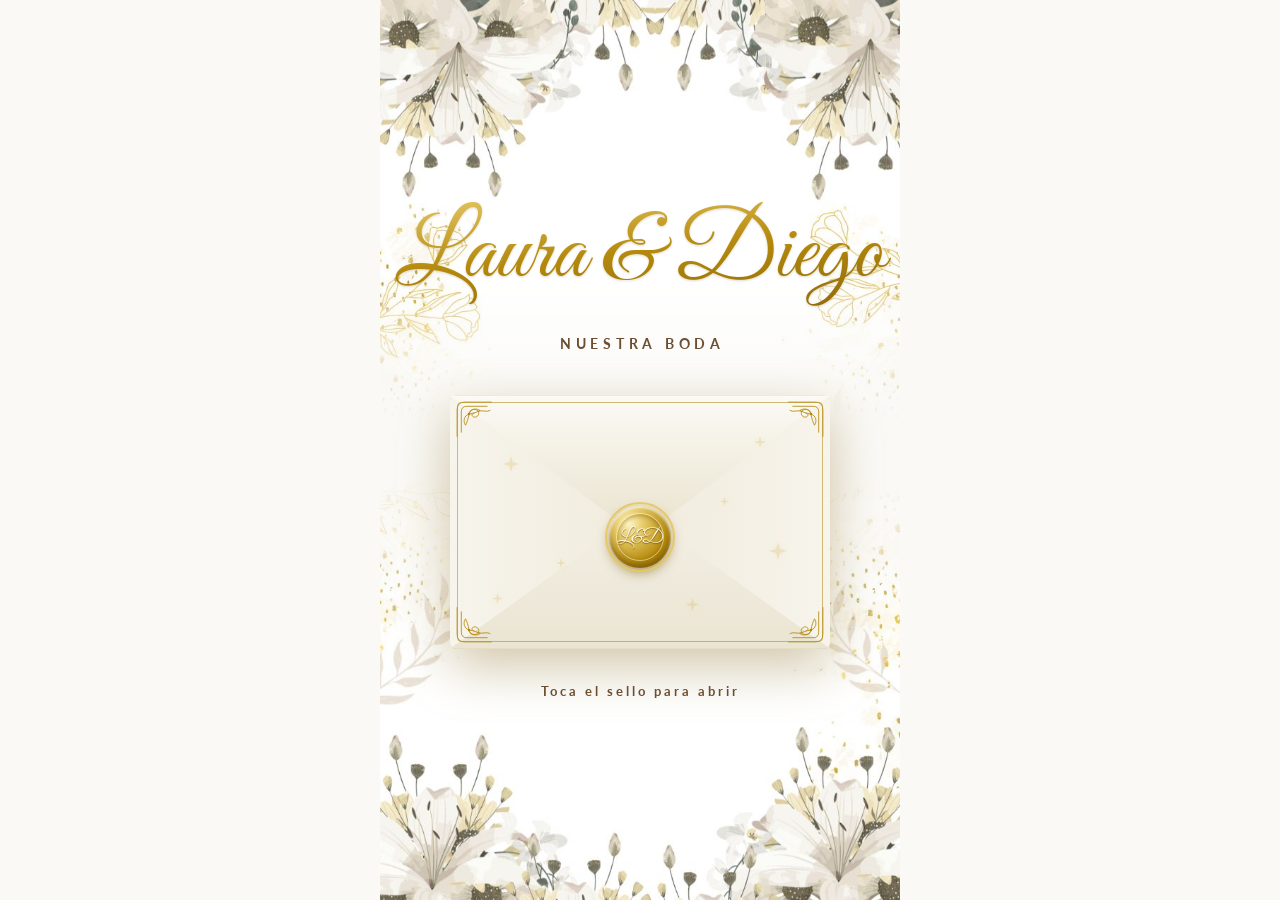
==== commit d8ed2721: "Update index.html" ====
--- a/index.html
+++ b/index.html
@@ -4,7 +4,7 @@
 <meta charset="UTF-8">
 <meta name="viewport" content="width=device-width, initial-scale=1.0">
 <title>NUESTRA BODA - LAURA &amp; DIEGO</title>
-<link rel="stylesheet" href="styles.css?v=72">
+<link rel="stylesheet" href="styles.css?v=74">
 <link href="https://fonts.googleapis.com/css2?family=Allura&family=Cormorant+Garamond:ital,wght@0,400;0,500;0,600;1,500;1,600&family=Great+Vibes&family=Lato:wght@300;400;700&family=Pinyon+Script&display=swap" rel="stylesheet">
 </head>
 <body>
@@ -220,20 +220,30 @@
 
 <script src="script.js?v=51"></script>
 <script>
-/* Portada: agranda "Laura & Diego" hasta ocupar todo el ancho disponible (en cualquier celular) */
+/* Nombres en UNA sola línea, del tamaño más grande que entre en el ancho (bienvenida y portada).
+   Fuerza nowrap por sí mismo, así no depende de la versión del CSS que tenga cargada el navegador. */
 (function(){
-  function fitNames(){
-    var el=document.querySelector('.cover-names'),c=document.querySelector('.cover');
-    if(!el||!c||!c.clientWidth)return;
-    var cs=getComputedStyle(c),w=c.clientWidth-parseFloat(cs.paddingLeft)-parseFloat(cs.paddingRight);
-    var lo=30,hi=140;
-    for(var i=0;i<12;i++){var m=(lo+hi)/2;el.style.fontSize=m+'px';if(el.getBoundingClientRect().width>w+2*0.22*m)hi=m;else lo=m;}
+  function fit(el,box,maxPx){
+    if(!el||!box||!box.clientWidth)return;
+    el.style.whiteSpace='nowrap';el.style.display='inline-block';el.style.maxWidth='none';
+    var cs=getComputedStyle(box),w=box.clientWidth-parseFloat(cs.paddingLeft)-parseFloat(cs.paddingRight);
+    var lo=20,hi=Math.min(maxPx,w/3);
+    for(var i=0;i<14;i++){
+      var m=(lo+hi)/2;el.style.fontSize=m+'px';
+      if(el.getBoundingClientRect().width>w+0.44*m)hi=m;else lo=m;   // 0.44em = margen interno del degradé
+    }
     el.style.fontSize=lo+'px';
   }
+  function fitAll(){
+    fit(document.querySelector('.neon'),document.querySelector('.welcome-content'),93);
+    fit(document.querySelector('.cover-names'),document.querySelector('.cover'),120);
+  }
   var mc=document.getElementById('main-content');
-  new MutationObserver(fitNames).observe(mc,{attributes:true,attributeFilter:['class']});
-  window.addEventListener('resize',fitNames);
-  if(document.fonts&&document.fonts.ready)document.fonts.ready.then(fitNames);
+  new MutationObserver(fitAll).observe(mc,{attributes:true,attributeFilter:['class']});
+  window.addEventListener('resize',fitAll);
+  window.addEventListener('load',fitAll);
+  fitAll();
+  if(document.fonts&&document.fonts.ready)document.fonts.ready.then(fitAll);
 })();
 </script>
 </body>
--- a/styles.css
+++ b/styles.css
@@ -413,3 +413,7 @@
   border-radius:999px 999px 10px 10px;border:0;background:var(--cream-3);
   outline:2px solid var(--gold-m);outline-offset:7px;box-shadow:0 12px 24px rgba(125,92,8,.3)}
 .cover{padding-top:150px}
+
+/* La carta sube al abrir el sobre: el texto va en la parte de arriba para que no lo tapen las solapas diagonales */
+.env-letter{justify-content:flex-start;padding-top:11%;gap:6px}
+.env-letter .letter-small:last-child{font-size:.56rem;letter-spacing:.18em;white-space:nowrap}
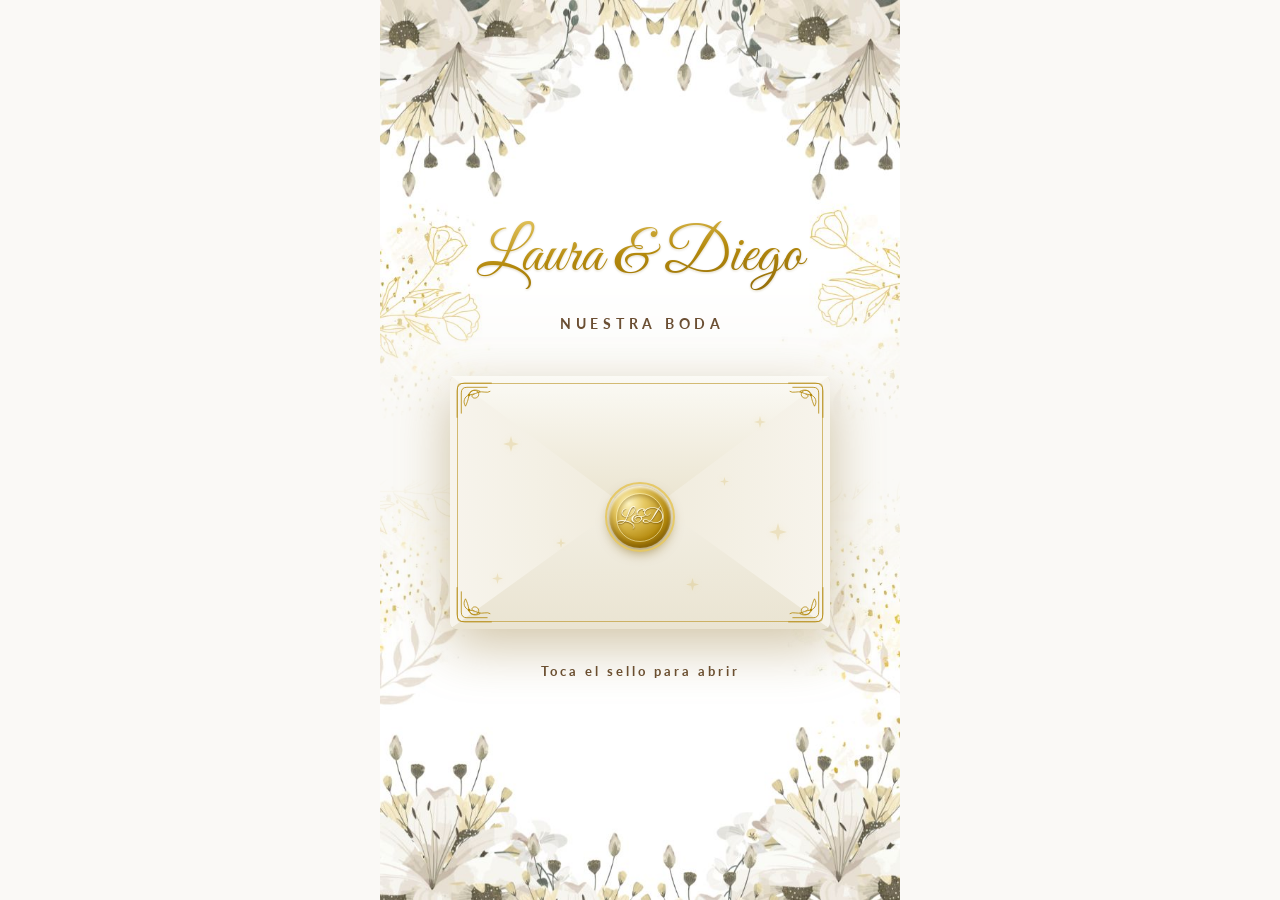
==== commit 3089eb73: "Update index.html" ====
--- a/index.html
+++ b/index.html
@@ -4,7 +4,7 @@
 <meta charset="UTF-8">
 <meta name="viewport" content="width=device-width, initial-scale=1.0">
 <title>NUESTRA BODA - LAURA &amp; DIEGO</title>
-<link rel="stylesheet" href="styles.css?v=74">
+<link rel="stylesheet" href="styles.css?v=75">
 <link href="https://fonts.googleapis.com/css2?family=Allura&family=Cormorant+Garamond:ital,wght@0,400;0,500;0,600;1,500;1,600&family=Great+Vibes&family=Lato:wght@300;400;700&family=Pinyon+Script&display=swap" rel="stylesheet">
 </head>
 <body>
@@ -223,11 +223,12 @@
 /* Nombres en UNA sola línea, del tamaño más grande que entre en el ancho (bienvenida y portada).
    Fuerza nowrap por sí mismo, así no depende de la versión del CSS que tenga cargada el navegador. */
 (function(){
-  function fit(el,box,maxPx){
+  function fit(el,box,maxPx,frac,maxW){
     if(!el||!box||!box.clientWidth)return;
     el.style.whiteSpace='nowrap';el.style.display='inline-block';el.style.maxWidth='none';
     var cs=getComputedStyle(box),w=box.clientWidth-parseFloat(cs.paddingLeft)-parseFloat(cs.paddingRight);
-    var lo=20,hi=Math.min(maxPx,w/3);
+    w=Math.min(w,maxW||w)*(frac||1);                      // ancho que puede ocupar el nombre
+    var lo=18,hi=Math.min(maxPx,w/3);
     for(var i=0;i<14;i++){
       var m=(lo+hi)/2;el.style.fontSize=m+'px';
       if(el.getBoundingClientRect().width>w+0.44*m)hi=m;else lo=m;   // 0.44em = margen interno del degradé
@@ -235,8 +236,8 @@
     el.style.fontSize=lo+'px';
   }
   function fitAll(){
-    fit(document.querySelector('.neon'),document.querySelector('.welcome-content'),93);
-    fit(document.querySelector('.cover-names'),document.querySelector('.cover'),120);
+    fit(document.querySelector('.neon'),document.querySelector('.welcome-content'),93,0.68,480);   // 68 %: queda entre los dibujos dorados de los costados
+    fit(document.querySelector('.cover-names'),document.querySelector('.cover'),120,1,480);
   }
   var mc=document.getElementById('main-content');
   new MutationObserver(fitAll).observe(mc,{attributes:true,attributeFilter:['class']});
--- a/styles.css
+++ b/styles.css
@@ -417,3 +417,6 @@
 /* La carta sube al abrir el sobre: el texto va en la parte de arriba para que no lo tapen las solapas diagonales */
 .env-letter{justify-content:flex-start;padding-top:11%;gap:6px}
 .env-letter .letter-small:last-child{font-size:.56rem;letter-spacing:.18em;white-space:nowrap}
+
+/* Título de la bienvenida: siempre en una línea (el tamaño final lo ajusta el script de index.html) */
+.neon{white-space:nowrap;font-size:min(5.8rem,calc((100vw - 48px)/5.8))}
